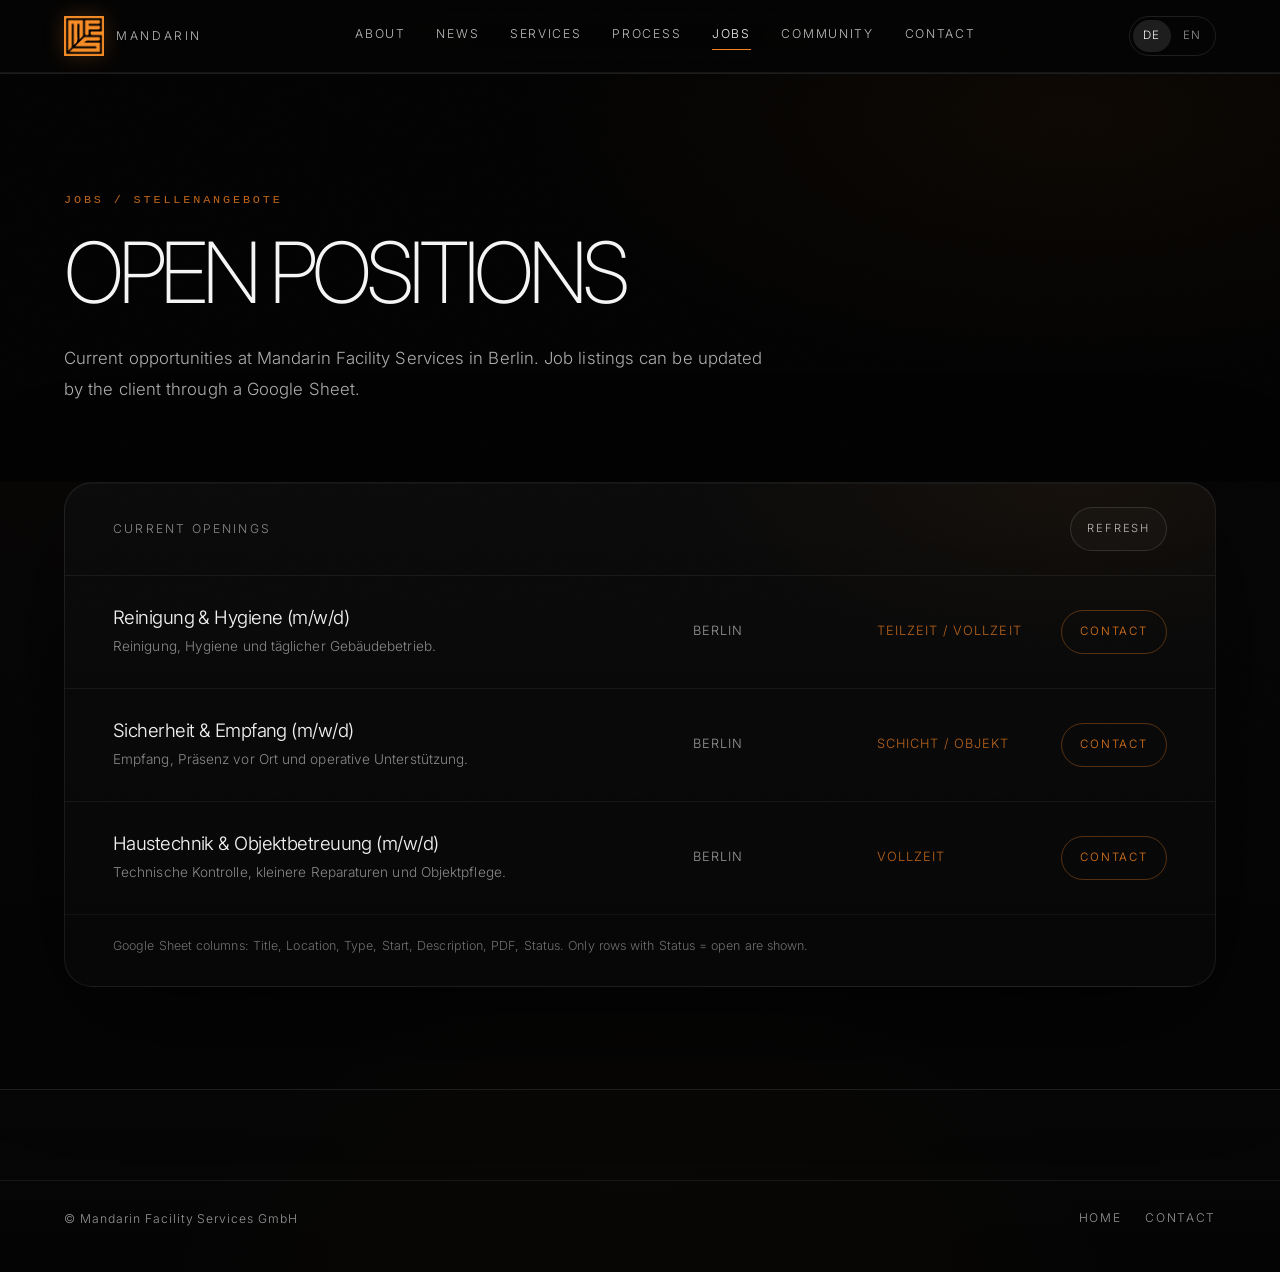
==== jobs.html @ 13d8c068 "Add files via upload" ====
<!DOCTYPE html>
<html lang="de">
<head>
<meta charset="UTF-8" />
<meta name="viewport" content="width=device-width, initial-scale=1.0" />
<title>Jobs — Mandarin Facility Services GmbH</title>
<meta name="description" content="Aktuelle Stellenangebote der Mandarin Facility Services GmbH in Berlin." />
<meta name="theme-color" content="#050505" />
<link rel="preconnect" href="https://fonts.googleapis.com" />
<link rel="preconnect" href="https://fonts.gstatic.com" crossorigin />
<link href="https://fonts.googleapis.com/css2?family=Inter:wght@200;300;400;500&display=swap" rel="stylesheet" />
<link rel="icon" type="image/png" href="[data-uri]">
<style>
/* ═══════════════════════════════════════════════════════════════
   Mandarin Facility Services — clean production stylesheet
   Consolidated from the prototype cascade: no repeated patch blocks.
   ═══════════════════════════════════════════════════════════════ */
:root{
  --bg:#050505;
  --bg-2:#080706;
  --surface:rgba(255,255,255,.028);
  --surface-strong:rgba(255,255,255,.052);
  --surface-soft:rgba(255,255,255,.018);
  --text:rgba(255,255,255,.96);
  --text-soft:rgba(255,255,255,.74);
  --text-muted:rgba(255,255,255,.52);
  --text-faint:rgba(255,255,255,.58);
  --line:rgba(255,255,255,.10);
  --line-soft:rgba(255,255,255,.065);
  --accent:#f58220;
  --accent-soft:rgba(245,130,32,.12);
  --accent-line:rgba(245,130,32,.38);
  --max:1560px;
  --pad-x:clamp(26px,5vw,88px);
  --sec:clamp(96px,9vw,140px);
  --nav-h:72px;
  --ease:cubic-bezier(.22,1,.36,1);
}

*,*::before,*::after{box-sizing:border-box;margin:0;padding:0}
html{scroll-behavior:smooth;background:var(--bg)}
body{
  min-width:320px;
  font-family:"Inter",system-ui,-apple-system,BlinkMacSystemFont,"Segoe UI",sans-serif;
  font-size:1.01rem;
  font-weight:300;
  line-height:1.9;
  letter-spacing:.005em;
  color:var(--text);
  background:
    radial-gradient(circle at 12% 18%,rgba(245,130,32,.026),transparent 25%),
    radial-gradient(circle at 86% 3%,rgba(245,130,32,.016),transparent 22%),
    radial-gradient(circle at 50% 112%,rgba(245,130,32,.022),transparent 34%),
    linear-gradient(180deg,#050505 0%,#070606 46%,#040404 100%);
  -webkit-font-smoothing:antialiased;
  text-rendering:optimizeLegibility;
  overflow-x:hidden;
}
body::after{
  content:"";
  position:fixed;
  inset:0;
  z-index:99;
  pointer-events:none;
  opacity:.014;
  background-image:url("data:image/svg+xml,%3Csvg viewBox='0 0 256 256' xmlns='http://www.w3.org/2000/svg'%3E%3Cfilter id='n'%3E%3CfeTurbulence type='fractalNoise' baseFrequency='.85' numOctaves='3' stitchTiles='stitch'/%3E%3C/filter%3E%3Crect width='100%25' height='100%25' filter='url(%23n)'/%3E%3C/svg%3E");
  background-size:180px 180px;
}
::selection{background:rgba(245,130,32,.22);color:#fff}
a{color:inherit;text-decoration:none}
button,input,textarea,select{font:inherit;color:inherit}
button{cursor:pointer}
img{display:block;max-width:100%}
:where(a,button,input,textarea,select):focus-visible{outline:2px solid rgba(245,130,32,.95);outline-offset:4px}
.hamburger:focus-visible{outline-offset:6px}


.wrap{width:min(100%,var(--max));margin:0 auto;padding-inline:var(--pad-x)}
.section{position:relative;padding-block:var(--sec);border-top:1px solid var(--line);overflow:hidden}
.section::before{
  content:"";
  position:absolute;
  inset:0;
  pointer-events:none;
  background:linear-gradient(180deg,rgba(255,255,255,.006),transparent 26%);
}
.section:nth-of-type(even)::after{
  content:"";
  position:absolute;
  right:-18vw;
  top:8%;
  width:46vw;
  height:46vw;
  pointer-events:none;
  background:radial-gradient(circle,rgba(245,130,32,.018),transparent 62%);
  filter:blur(42px);
}
.glow{
  position:fixed;
  left:-18vw;
  bottom:-24vw;
  width:54vw;
  height:54vw;
  border-radius:999px;
  background:radial-gradient(circle,rgba(245,130,32,.055),transparent 68%);
  filter:blur(90px);
  z-index:-1;
  pointer-events:none;
  animation:glowDrift 24s ease-in-out infinite alternate;
}
@keyframes glowDrift{to{transform:translate(4vw,-3vw) scale(1.08)}}

/* Header / logo — one consistent system */
.navbar{
  position:sticky;
  top:0;
  z-index:200;
  min-height:var(--nav-h);
  display:flex;
  align-items:center;
  background:rgba(5,5,5,.76);
  backdrop-filter:blur(26px) saturate(132%);
  -webkit-backdrop-filter:blur(26px) saturate(132%);
  border-bottom:1px solid rgba(255,255,255,.065);
}
.nav-inner{width:min(100%,var(--max));margin:0 auto;padding-inline:var(--pad-x);display:flex;align-items:center;justify-content:space-between;gap:24px;min-height:var(--nav-h)}
.brand{display:inline-flex;align-items:center;flex-shrink:0;color:var(--text)}
.brand-logo{gap:12px;height:44px;letter-spacing:0;text-transform:none}
.brand-logo img{width:40px;height:40px;object-fit:contain;filter:drop-shadow(0 0 10px rgba(245,130,32,.22));flex-shrink:0}
.brand-logo::after{content:"Mandarin";font-size:.75rem;font-weight:300;letter-spacing:.22em;text-transform:uppercase;color:rgba(255,255,255,.72);white-space:nowrap}
.brand-dot{display:none}
.nav-right{display:flex;align-items:center;gap:12px;flex-shrink:0}
.nav-links{display:flex;align-items:center;gap:clamp(18px,2.4vw,40px)}
.nav-links a{position:relative;padding-bottom:4px;font-size:.76rem;font-weight:300;letter-spacing:.14em;text-transform:uppercase;color:var(--text-soft);white-space:nowrap;transition:color .28s var(--ease)}
.nav-links a::after{content:"";position:absolute;left:0;right:0;bottom:0;height:1px;background:var(--accent);transform:scaleX(0);transform-origin:left;transition:transform .35s var(--ease)}
.nav-links a:hover,.nav-links a.active{color:var(--text)}
.nav-links a:hover::after,.nav-links a.active::after{transform:scaleX(1)}
.lang-switch{display:flex;gap:2px;padding:3px;border:1px solid var(--line);border-radius:999px}
.lang-btn{appearance:none;border:0;background:transparent;color:var(--text-faint);font-size:.72rem;letter-spacing:.14em;text-transform:uppercase;padding:5px 10px;border-radius:999px;transition:background .25s,color .25s}
.lang-btn.is-active{background:rgba(255,255,255,.1);color:var(--text)}
.hamburger{display:none;width:38px;height:38px;padding:5px;border:0;background:transparent;flex-direction:column;justify-content:center;gap:5px}
.hamburger span{display:block;height:1px;background:var(--text-soft);transition:transform .35s var(--ease),opacity .25s,width .35s var(--ease)}
.hamburger span:nth-child(1),.hamburger span:nth-child(3){width:24px}.hamburger span:nth-child(2){width:18px}
.hamburger.open span:nth-child(1){transform:translateY(6px) rotate(45deg)}.hamburger.open span:nth-child(2){opacity:0;transform:scaleX(0)}.hamburger.open span:nth-child(3){transform:translateY(-6px) rotate(-45deg)}
.mobile-menu{display:flex;flex-direction:column;position:fixed;visibility:hidden;inset:var(--nav-h) 0 0;z-index:199;padding:46px var(--pad-x) 40px;background:rgba(5,5,5,.97);backdrop-filter:blur(20px);-webkit-backdrop-filter:blur(20px);overflow-y:auto;opacity:0;transform:translateY(-8px);pointer-events:none;transition:opacity .3s var(--ease),transform .3s var(--ease),visibility .3s}
.mobile-menu.open{opacity:1;transform:translateY(0);pointer-events:auto;visibility:visible}
.mobile-menu a{display:block;padding:16px 0;border-bottom:1px solid var(--line-soft);font-size:1.35rem;font-weight:200;letter-spacing:-.02em;color:var(--text-soft);transition:color .25s,padding-left .25s var(--ease)}
.mobile-menu a:hover{color:var(--text);padding-left:6px}.mobile-lang{display:flex;gap:10px;margin-top:34px}.mobile-lang .lang-btn{border:1px solid var(--line);padding:8px 18px}.mobile-lang .lang-btn.is-active{border-color:var(--accent);color:var(--accent);background:var(--accent-soft)}

/* Hero */
.hero{position:relative;padding:clamp(92px,9vw,144px) 0 clamp(102px,9vw,148px);overflow:hidden}
.hero::before{content:"";position:absolute;right:-130px;top:-155px;width:520px;height:520px;border-radius:999px;background:radial-gradient(circle,rgba(245,130,32,.088),transparent 68%);filter:blur(54px);pointer-events:none}
.hero::after{content:"";position:absolute;left:-150px;bottom:-230px;width:460px;height:460px;border-radius:999px;background:radial-gradient(circle,rgba(245,130,32,.055),transparent 70%);filter:blur(64px);pointer-events:none}
.hero-grid{display:grid;grid-template-columns:minmax(0,1.18fr) minmax(380px,.4fr);gap:clamp(76px,9vw,160px);align-items:center}
.hero-label{display:flex;align-items:center;gap:14px;margin-bottom:32px;font-size:.74rem;letter-spacing:.24em;text-transform:uppercase;color:var(--text-faint)}
.hero-label::before{content:"";width:44px;height:1px;background:linear-gradient(90deg,var(--accent),transparent);flex-shrink:0}
.hero-title{max-width:1100px;font-size:clamp(3.5rem,6.8vw,6.8rem);font-weight:200;line-height:.9;letter-spacing:-.065em;text-transform:uppercase}
.hero-title .outline{display:block;margin-top:.22em;color:rgba(255,255,255,.035);-webkit-text-stroke:.55px rgba(255,255,255,.32);text-stroke:.55px rgba(255,255,255,.32);transition:color 1.15s cubic-bezier(.16,1,.3,1),-webkit-text-stroke-color 1.15s cubic-bezier(.16,1,.3,1)}
.hero-title:hover .outline,.hero-title .outline:hover{color:rgba(255,255,255,.16);-webkit-text-stroke-color:rgba(255,255,255,.46);text-stroke-color:rgba(255,255,255,.46)}
.hero-text{max-width:860px;margin-top:38px;color:var(--text-soft);font-size:1.08rem;line-height:1.95}
.hero-divider{position:relative;overflow:hidden;width:min(540px,100%);height:1px;margin-top:46px;background:linear-gradient(90deg,rgba(255,255,255,.12),rgba(245,130,32,.45) 60%,transparent)}
.hero-divider::after{content:"";position:absolute;inset:0;width:20%;background:linear-gradient(90deg,transparent,rgba(245,130,32,.78),transparent);animation:scan 8s ease-in-out infinite}
@keyframes scan{0%{transform:translateX(-200%)}50%,100%{transform:translateX(600%)}}
.hero-actions{display:flex;flex-wrap:wrap;gap:12px;margin-top:34px}
.hero-panel{padding:34px 0 34px 34px;border-left:1px solid rgba(245,130,32,.24);background:linear-gradient(180deg,rgba(255,255,255,.026),rgba(255,255,255,.01));box-shadow:inset 0 1px 0 rgba(255,255,255,.04),0 30px 80px rgba(0,0,0,.22);backdrop-filter:blur(10px);-webkit-backdrop-filter:blur(10px)}
.panel-label{margin-bottom:18px;font-size:.75rem;letter-spacing:.2em;text-transform:uppercase;color:var(--text-faint)}
.panel-title{max-width:440px;margin-bottom:26px;font-size:1.15rem;font-weight:300;line-height:1.68;letter-spacing:-.015em;color:rgba(255,255,255,.9)}
.panel-list{display:grid;gap:14px}.panel-list span{display:flex;gap:10px;font-size:.94rem;line-height:1.75;color:rgba(255,255,255,.78)}.panel-list span::before{content:"";width:4px;height:4px;margin-top:12px;border-radius:50%;background:var(--accent);flex-shrink:0}

/* Shared headings */
.sec-head{display:grid;grid-template-columns:110px 1fr;gap:16px;align-items:start;margin-bottom:clamp(52px,6vw,80px)}
.sec-index{padding-top:4px;font-size:.72rem;letter-spacing:.2em;text-transform:uppercase;color:var(--text-faint)}
.sec-title{max-width:820px;font-size:clamp(1.35rem,2.1vw,1.9rem);font-weight:300;line-height:1.24;letter-spacing:-.02em;color:rgba(255,255,255,.94)}

/* Buttons */
.btn-primary,.btn-ghost{display:inline-flex;align-items:center;justify-content:center;min-height:50px;padding:14px 28px;border:1px solid;font-size:.78rem;font-weight:300;letter-spacing:.18em;text-transform:uppercase;transition:background .3s var(--ease),border-color .3s,color .3s,transform .25s var(--ease),opacity .25s}
.btn-primary{border-color:rgba(245,130,32,.5);background:rgba(245,130,32,.06);color:var(--text)}
.btn-primary:hover{background:rgba(245,130,32,.12);border-color:rgba(245,130,32,.78);transform:translateY(-1px)}
.btn-ghost{border-color:rgba(255,255,255,.15);color:var(--text-soft);background:transparent}
.btn-ghost:hover{border-color:rgba(255,255,255,.32);color:var(--text);transform:translateY(-1px)}
a.btn-primary[href^="mailto:"],.jobs-compact-action .btn-primary{border:0;background:var(--accent);color:#050505;font-weight:500;white-space:nowrap}
a.btn-primary[href^="mailto:"]:hover,.jobs-compact-action .btn-primary:hover{background:var(--accent);color:#050505;opacity:.88}

/* Content sections */
.trust-strip{padding:52px 0;border-block:1px solid var(--line);background:linear-gradient(180deg,rgba(245,130,32,.018),rgba(255,255,255,.012))}
.trust-grid{display:grid;grid-template-columns:repeat(4,1fr);gap:32px}.trust-item{min-height:88px;padding-left:22px;border-left:1px solid var(--accent-line);display:flex;flex-direction:column;justify-content:center;transition:background .3s var(--ease),transform .3s var(--ease)}.trust-item:hover{background:rgba(255,255,255,.018);transform:translateY(-2px)}.trust-item span{display:block;margin-bottom:10px;font-size:.73rem;letter-spacing:.22em;text-transform:uppercase;color:var(--text-faint)}.trust-item p{font-size:.92rem;line-height:1.5;color:rgba(255,255,255,.86)}
.about-grid{display:grid;grid-template-columns:110px minmax(0,680px) minmax(0,1fr);gap:24px 64px;align-items:start}.about-copy p{max-width:640px;margin-bottom:32px;color:rgba(255,255,255,.78);font-size:1.05rem;line-height:2}.about-copy p:last-child{margin-bottom:0}.about-aside{padding-top:4px;font-size:.72rem;letter-spacing:.14em;text-transform:uppercase;color:rgba(255,255,255,.58);line-height:2.2}
.news-grid,.target-grid,.proof-grid{display:grid;gap:1px;background:var(--line);border:1px solid var(--line)}.news-grid{grid-template-columns:repeat(3,1fr)}.target-grid,.proof-grid{grid-template-columns:repeat(4,1fr)}
.news-card,.target-card,.card,.contact-info,.proof-item{background:linear-gradient(180deg,rgba(255,255,255,.03),rgba(255,255,255,.014));border:1px solid rgba(255,255,255,.045);backdrop-filter:blur(12px) saturate(115%);-webkit-backdrop-filter:blur(12px) saturate(115%)}
.news-card{display:flex;flex-direction:column;padding:44px 38px;transition:background .3s var(--ease)}.news-card:hover,.target-card:hover{background:rgba(255,255,255,.04)}.news-tag{margin-bottom:16px;font-size:.72rem;letter-spacing:.24em;text-transform:uppercase;color:var(--accent)}.news-card h3{margin-bottom:14px;font-size:clamp(1.05rem,1.6vw,1.3rem);font-weight:300;line-height:1.2;letter-spacing:-.02em}.news-card p{flex:1;font-size:.86rem;color:rgba(255,255,255,.72);line-height:1.75}.news-read{display:inline-flex;align-items:center;gap:8px;margin-top:22px;font-size:.73rem;letter-spacing:.18em;text-transform:uppercase;color:var(--text-faint);transition:color .25s}.news-read::after{content:"→";transition:transform .25s var(--ease)}.news-card:hover .news-read{color:var(--accent)}.news-card:hover .news-read::after{transform:translateX(4px)}
.services-table{border-top:1px solid var(--line)}.service-row{position:relative;display:grid;grid-template-columns:80px minmax(0,1fr) minmax(0,.55fr);gap:32px 52px;align-items:center;padding:42px 0;border-bottom:1px solid var(--line-soft);transition:background .3s var(--ease)}.service-row:hover{background:rgba(255,255,255,.016)}.service-row::before{content:"";position:absolute;left:0;top:14px;bottom:14px;width:1px;background:linear-gradient(to bottom,transparent,rgba(245,130,32,.32),transparent);opacity:.78}.service-num{font-size:.73rem;letter-spacing:.2em;text-transform:uppercase;color:var(--text-faint)}.service-content{display:grid;gap:6px}.service-meta{font-size:.72rem;letter-spacing:.22em;text-transform:uppercase;color:rgba(245,130,32,.75);line-height:1}.service-name{font-size:clamp(1.65rem,2.8vw,2.6rem);font-weight:200;line-height:.97;letter-spacing:-.045em;color:rgba(255,255,255,.94)}.service-desc{max-width:520px;font-size:.97rem;line-height:1.9;color:rgba(255,255,255,.76)}
.mobile-signature-section{display:none}.signature-card{position:relative;overflow:hidden;padding:28px 24px;border:1px solid rgba(255,255,255,.075);border-radius:26px;background:linear-gradient(145deg,rgba(255,255,255,.075),rgba(255,255,255,.024));box-shadow:0 24px 70px rgba(0,0,0,.34)}.signature-kicker{margin-bottom:10px;font-size:.64rem;letter-spacing:.22em;text-transform:uppercase;color:rgba(255,186,119,.82)}.signature-card h2{font-size:1.42rem;font-weight:300;line-height:1.05;letter-spacing:-.04em}.signature-card p{margin-top:14px;font-size:.9rem;line-height:1.58;color:var(--text-soft)}.signature-points{display:flex;flex-wrap:wrap;gap:8px;margin-top:18px}.signature-points span{padding:7px 10px;border:1px solid rgba(245,130,32,.24);border-radius:999px;background:rgba(245,130,32,.07);font-size:.68rem;letter-spacing:.13em;text-transform:uppercase;color:rgba(255,221,191,.8)}
.target-card{min-height:180px;padding:34px 28px;display:flex;flex-direction:column;justify-content:space-between;transition:background .3s var(--ease),transform .3s var(--ease)}.target-card:hover{transform:translateY(-2px)}.target-card span{font-size:.72rem;letter-spacing:.24em;text-transform:uppercase;color:var(--accent)}.target-card p{font-size:.9rem;line-height:1.5;color:rgba(255,255,255,.84)}.proof-grid{margin-top:32px}.proof-item{padding:30px 26px}.proof-item strong{display:block;margin-bottom:8px;font-size:.84rem;font-weight:400;color:var(--text)}.proof-item span{font-size:.76rem;line-height:1.6;color:var(--text-faint)}
.process-grid{display:grid;grid-template-columns:1fr 1fr;gap:clamp(36px,6vw,100px);align-items:start}.process-sticky{position:sticky;top:calc(var(--nav-h) + 32px)}.process-sticky .sec-index{margin-bottom:16px}.process-sticky h2{margin-bottom:22px;font-size:clamp(2rem,3.5vw,3.4rem);font-weight:200;line-height:.97;letter-spacing:-.05em}.process-sticky p{max-width:480px;font-size:.93rem;color:var(--text-soft)}.steps{border-top:1px solid var(--line)}.step{display:grid;grid-template-columns:90px 1fr;gap:20px;padding:40px 0;border-bottom:1px solid var(--line-soft)}.step-num{padding-top:4px;font-size:.73rem;letter-spacing:.18em;text-transform:uppercase;color:var(--text-faint)}.step h3{margin-bottom:8px;font-size:clamp(1rem,1.5vw,1.28rem);font-weight:300;letter-spacing:-.02em}.step p{font-size:.84rem;color:var(--text-soft)}
.social-grid{display:grid;grid-template-columns:110px 1fr 1fr;gap:20px 48px;align-items:start}.social-col h3{margin-bottom:20px;font-size:clamp(1.4rem,2.2vw,2rem);font-weight:200;line-height:1;letter-spacing:-.04em}.social-col p{max-width:480px;margin-bottom:16px;font-size:.88rem;line-height:1.78;color:var(--text-soft)}.bullet-list{display:grid;gap:8px;margin-top:8px}.bullet-list li{list-style:none;display:flex;gap:10px;font-size:.82rem;color:var(--text-soft)}.bullet-list li::before{content:"";width:4px;height:4px;margin-top:9px;border-radius:50%;background:var(--accent);flex-shrink:0}
.jobs-compact{position:relative;display:grid;grid-template-columns:minmax(260px,.66fr) minmax(300px,1.1fr) minmax(230px,.36fr);gap:clamp(34px,5vw,76px);align-items:start;padding:52px;border:1px solid rgba(255,255,255,.08);border-radius:2px;background:linear-gradient(135deg,rgba(245,130,32,.034),rgba(255,255,255,.015));overflow:hidden}.jobs-compact::before{content:"";position:absolute;inset:-1px auto -1px 0;width:1px;background:linear-gradient(to bottom,transparent,rgba(245,130,32,.62),transparent)}.jobs-compact-head h3{margin-bottom:12px;font-size:clamp(1.9rem,3vw,2.85rem);font-weight:200;line-height:1.02;letter-spacing:-.04em}.jobs-compact-head p{max-width:520px;color:rgba(255,255,255,.72);font-size:1.08rem;line-height:1.85}.jobs-compact-list{display:grid;border-top:1px solid rgba(255,255,255,.07)}.jobs-compact-row{display:grid;grid-template-columns:1fr auto;gap:20px;align-items:center;padding:22px 0;border-bottom:1px solid rgba(255,255,255,.06)}.jobs-compact-row span{font-size:1.08rem;font-weight:300;letter-spacing:-.01em;color:rgba(255,255,255,.92)}.jobs-compact-row em{font-style:normal;font-size:.8rem;letter-spacing:.06em;color:rgba(245,130,32,.75);white-space:nowrap}.jobs-compact-action{display:flex;flex-direction:column;gap:16px;align-items:flex-start;min-width:240px;padding-top:6px}.jobs-compact-action span{font-size:.78rem;line-height:1.5;color:rgba(255,255,255,.58)}
.card,.contact-info{padding:44px}.card h3,.contact-info h3{margin-bottom:12px;font-size:clamp(1.3rem,2vw,1.85rem);font-weight:200;line-height:1.1;letter-spacing:-.04em}.card>p{margin-bottom:28px;font-size:.86rem;line-height:1.72;color:var(--text-soft)}.contact-grid{display:grid;grid-template-columns:1fr 1fr;gap:clamp(34px,5vw,70px);align-items:stretch}.contact-info h3{margin-bottom:24px}.contact-info address{font-style:normal;font-size:.9rem;line-height:2;color:var(--text-soft)}.contact-info address a{color:var(--accent)}.contact-info address a:hover{opacity:.74}.info-block{margin-top:26px}.info-label{margin-bottom:8px;font-size:.72rem;letter-spacing:.22em;text-transform:uppercase;color:var(--text-faint)}
.form{display:grid;gap:14px}.field{display:grid;gap:6px}.field label{font-size:.72rem;letter-spacing:.18em;text-transform:uppercase;color:var(--text-faint)}.field input,.field textarea,.field select{width:100%;padding:13px 16px;border:1px solid rgba(255,255,255,.10);background:rgba(255,255,255,.03);outline:0;font-size:.94rem;color:var(--text);transition:border-color .25s var(--ease),background .25s}.field textarea{min-height:110px;resize:vertical}.field select{appearance:none;cursor:pointer}.field input:focus,.field textarea:focus,.field select:focus{border-color:rgba(245,130,32,1);background:rgba(255,255,255,.045);box-shadow:0 0 0 3px rgba(245,130,32,.18)}.form-actions{display:flex;align-items:center;gap:16px;flex-wrap:wrap;margin-top:4px}.form-note{font-size:.76rem;color:var(--text-faint)}
#impressum{}.nav-links a[href="#impressum"],.mobile-menu a[href="#impressum"]{display:none}.footer-bottom-links a[href="#impressum"]{display:inline-flex}.impressum-grid{display:grid;grid-template-columns:1fr 1fr;gap:clamp(36px,6vw,80px)}.impressum-block h3{margin-bottom:20px;font-size:.76rem;letter-spacing:.2em;text-transform:uppercase;color:var(--accent)}.impressum-block p{font-size:.9rem;line-height:1.9;color:var(--text-soft)}.impressum-block p+p{margin-top:12px}
.footer{padding:clamp(70px,7vw,98px) 0 42px;border-top:1px solid var(--line);background:linear-gradient(180deg,rgba(255,255,255,.008),transparent)}.footer-grid{display:grid;grid-template-columns:160px minmax(0,1fr) minmax(280px,.42fr);gap:clamp(34px,5vw,80px);align-items:start;margin-bottom:48px}.footer-brand{padding-top:0;font-size:.76rem;letter-spacing:.26em;text-transform:uppercase;color:var(--text-faint)}.footer-logo{display:inline-flex;align-items:center;gap:12px;width:auto}.footer-logo img{width:40px;height:40px;object-fit:contain;filter:drop-shadow(0 0 10px rgba(245,130,32,.22))}.footer-logo::after{content:"Mandarin";font-size:.75rem;font-weight:300;letter-spacing:.22em;text-transform:uppercase;color:rgba(255,255,255,.72);white-space:nowrap}.footer-brand-dot{display:none}.footer-legal{max-width:680px;font-size:.82rem;line-height:1.9;color:var(--text-soft)}.footer-legal strong{display:block;margin-bottom:6px;font-size:.86rem;font-weight:400;color:rgba(255,255,255,.9)}.footer-right{display:flex;flex-direction:column;align-items:stretch;gap:14px}.footer-right .btn-ghost{width:100%}.footer-note{font-size:.7rem;color:rgba(255,255,255,.58)}.footer-bottom{display:flex;align-items:center;justify-content:space-between;flex-wrap:wrap;gap:12px;padding-top:26px;border-top:1px solid var(--line-soft)}.footer-bottom p{font-size:.76rem;letter-spacing:.08em;color:var(--text-faint)}.footer-bottom-links{display:flex;gap:24px}.footer-bottom-links a{font-size:.75rem;letter-spacing:.14em;text-transform:uppercase;color:var(--text-faint);transition:color .25s}.footer-bottom-links a:hover{color:var(--text-soft)}
#scroll-bar{position:fixed;top:var(--nav-h);left:0;z-index:300;width:0;height:1px;background:var(--accent);box-shadow:0 0 8px rgba(245,130,32,.5);transition:width .1s linear}#back-to-top{position:fixed;right:28px;bottom:28px;z-index:150;width:42px;height:42px;border:1px solid var(--line);background:rgba(5,5,5,.88);backdrop-filter:blur(12px);-webkit-backdrop-filter:blur(12px);display:flex;align-items:center;justify-content:center;color:var(--text-faint);font-size:1rem;opacity:0;transform:translateY(8px);transition:opacity .35s var(--ease),transform .35s var(--ease),border-color .25s,color .25s}#back-to-top.visible{opacity:1;transform:translateY(0)}#back-to-top:hover{border-color:rgba(245,130,32,.4);color:var(--accent)}
.reveal{opacity:0;transform:translateY(22px);transition:opacity .85s var(--ease),transform .85s var(--ease);will-change:opacity,transform}.reveal.visible{opacity:1;transform:translateY(0)}.reveal-d1{transition-delay:.08s}.reveal-d2{transition-delay:.16s}.reveal-d3{transition-delay:.24s}noscript .reveal{opacity:1;transform:none}

/* Responsive */
@media (max-width:1100px){.hero-grid{grid-template-columns:1fr;gap:48px}.hero-panel{max-width:640px;margin-top:8px}.about-grid{grid-template-columns:110px 1fr}.about-aside{display:none}.process-grid{grid-template-columns:1fr;gap:48px}.process-sticky{position:static}.social-grid{grid-template-columns:110px 1fr}.footer-grid{grid-template-columns:1fr;gap:16px}.footer-right{max-width:340px}.impressum-grid{grid-template-columns:1fr}.service-row{grid-template-columns:64px 1fr;gap:12px 24px}.service-desc{grid-column:2/-1}.jobs-compact{grid-template-columns:1fr}.jobs-compact-action{max-width:340px}}
@media (max-width:820px){:root{--sec:76px;--nav-h:68px}.wrap{width:min(100% - 34px,var(--max));padding-inline:0}.nav-links,.lang-switch{display:none}.hamburger{display:flex}.mobile-menu{display:flex}.brand-logo{height:40px}.brand-logo img{width:36px;height:36px}.brand-logo::after{font-size:.68rem;letter-spacing:.18em}.hero{padding:78px 0 70px}.hero::before{right:-190px;top:-165px;opacity:.72;background:radial-gradient(circle,rgba(245,130,32,.20),transparent 66%);filter:blur(58px)}.hero::after{opacity:.34}.hero-grid{gap:30px}.hero-label{margin-bottom:18px;font-size:.68rem;letter-spacing:.2em;color:rgba(255,202,151,.78)}.hero-title{max-width:10.5ch;font-size:clamp(3.05rem,15.5vw,5.7rem);line-height:.84;letter-spacing:-.075em;text-wrap:balance}.hero-title .outline{margin-top:.1em;font-size:.72em;letter-spacing:-.055em}.hero-text{max-width:34rem;margin-top:24px;font-size:1.02rem;line-height:1.7;color:rgba(245,239,232,.78)}.hero-divider{margin-top:28px}.hero-actions{gap:12px}.btn-primary,.btn-ghost{width:100%;min-height:52px;border-radius:999px;font-size:.78rem;letter-spacing:.15em}.hero-panel{padding:22px;border-left:0;border-radius:24px;background:linear-gradient(145deg,rgba(255,255,255,.088),rgba(255,255,255,.034));box-shadow:0 24px 64px rgba(0,0,0,.38),inset 0 1px 0 rgba(255,255,255,.08);backdrop-filter:blur(10px);-webkit-backdrop-filter:blur(10px)}.panel-title{font-size:1.08rem;line-height:1.38}.panel-list{gap:2px}.panel-list span{padding:10px 0;font-size:.84rem}.trust-grid{grid-template-columns:1fr 1fr;gap:10px}.trust-item{min-height:auto;padding:14px 12px;border:1px solid rgba(255,255,255,.075);border-radius:18px;background:rgba(255,255,255,.026)}.trust-item span{font-size:.65rem}.trust-item p{font-size:.78rem;line-height:1.25}.news-grid{grid-template-columns:1fr}.target-grid,.proof-grid{grid-template-columns:1fr 1fr}.jobs-grid,.contact-grid{grid-template-columns:1fr}.news-card,.target-card,.proof-item,.jobs-compact,.contact-info,.card{backdrop-filter:none;-webkit-backdrop-filter:none}.mobile-signature-section{display:block;padding:0 0 70px;background:transparent}.footer-right{max-width:none}}
@media (max-width:680px){:root{--sec:70px}.section{padding-block:70px}.sec-head{grid-template-columns:1fr;gap:8px;margin-bottom:42px}.sec-index{font-size:.66rem}.sec-title{font-size:1.28rem;line-height:1.32}.brand-logo::after{display:none}.mobile-menu a{font-size:1.22rem}.about-grid,.social-grid,.service-row{grid-template-columns:1fr}.social-grid>div:first-child{display:none}.service-row{gap:8px;padding:28px 0}.service-num{display:none}.service-desc{grid-column:auto}.service-name{font-size:clamp(1.48rem,9vw,2.1rem)}.target-grid,.proof-grid{grid-template-columns:1fr}.trust-strip{padding:38px 0}.news-card,.target-card,.card,.contact-info,.proof-item{padding:28px 22px}.process-sticky h2{font-size:2.2rem}.step{grid-template-columns:1fr;gap:8px;padding:28px 0}.jobs-compact{padding:28px 20px;gap:26px;border-radius:18px}.jobs-compact-head h3{font-size:2rem}.jobs-compact-head p{font-size:1rem;line-height:1.7}.jobs-compact-row{grid-template-columns:1fr;gap:4px;padding:18px 0}.jobs-compact-row span{font-size:1.02rem}.jobs-compact-row em{font-size:.78rem}.jobs-compact-action{max-width:none;align-items:stretch}.contact-grid{gap:24px}.form-actions{display:grid}.footer{padding-top:64px}.footer-grid{grid-template-columns:1fr;gap:28px}.footer-logo img{width:36px;height:36px}.footer-logo::after{font-size:.68rem;letter-spacing:.18em}.footer-bottom{flex-direction:column;align-items:flex-start;gap:8px}.footer-bottom-links{flex-wrap:wrap;gap:14px 22px}#back-to-top{right:18px;bottom:18px;width:40px;height:40px}body::after{display:none}}
@media (prefers-reduced-motion:reduce){*,*::before,*::after{animation:none!important;transition:none!important;scroll-behavior:auto!important}.reveal{opacity:1;transform:none}}
</style>
<style id="mandarin-jobs-page">
.jobs-page-hero{padding:clamp(92px,9vw,150px) 0 clamp(56px,6vw,92px);border-top:1px solid var(--line);background:radial-gradient(760px 360px at 84% 10%,rgba(245,130,32,.045),transparent 74%),#030303}
.jobs-page-label{display:block;margin-bottom:22px;color:rgba(245,130,32,.78);font-family:ui-monospace,SFMono-Regular,Menlo,monospace;font-size:.74rem;letter-spacing:.24em;text-transform:uppercase}
.jobs-page-title{max-width:980px;font-size:clamp(3rem,6.6vw,7rem);font-weight:200;line-height:.92;letter-spacing:-.07em;text-transform:uppercase}
.jobs-page-sub{max-width:720px;margin-top:32px;color:rgba(255,255,255,.68);font-size:1.05rem;line-height:1.85}
.jobs-page-panel{margin-bottom:clamp(80px,8vw,130px);border:1px solid rgba(255,255,255,.075);border-radius:28px;background:radial-gradient(540px 240px at 88% 0%,rgba(245,130,32,.045),transparent 72%),linear-gradient(180deg,rgba(255,255,255,.024),rgba(255,255,255,.007)),#050505;box-shadow:0 34px 120px rgba(0,0,0,.62),inset 0 1px 0 rgba(255,255,255,.04);overflow:hidden}
.jobs-page-toolbar{display:flex;justify-content:space-between;align-items:center;gap:20px;padding:24px clamp(24px,4vw,48px);border-bottom:1px solid rgba(255,255,255,.065)}
.jobs-page-toolbar span{color:rgba(255,255,255,.52);font-size:.76rem;letter-spacing:.18em;text-transform:uppercase}
.jobs-refresh{min-height:40px;padding:10px 16px;border:1px solid rgba(255,255,255,.12);border-radius:999px;background:rgba(255,255,255,.025);color:rgba(255,255,255,.72);font-size:.7rem;letter-spacing:.16em;text-transform:uppercase}
.jobs-list{display:grid}
.jobs-row{display:grid;grid-template-columns:minmax(0,1fr) 160px 160px auto;gap:24px;align-items:center;padding:30px clamp(24px,4vw,48px);border-bottom:1px solid rgba(255,255,255,.055);transition:background .35s var(--ease),border-color .35s var(--ease)}
.jobs-row:last-child{border-bottom:0}.jobs-row:hover{background:rgba(255,255,255,.014);border-color:rgba(245,130,32,.14)}
.jobs-title{display:flex;flex-direction:column;gap:8px}.jobs-title strong{color:rgba(255,255,255,.94);font-size:clamp(1.1rem,1.45vw,1.45rem);font-weight:330;letter-spacing:-.03em;line-height:1.2}.jobs-title span{color:rgba(255,255,255,.52);font-size:.85rem;line-height:1.6}
.jobs-meta{color:rgba(255,255,255,.58);font-size:.8rem;letter-spacing:.08em;text-transform:uppercase}.jobs-type{color:rgba(245,130,32,.75)}
.jobs-apply{display:inline-flex;justify-content:center;align-items:center;min-height:42px;padding:10px 18px;border:1px solid rgba(245,130,32,.32);border-radius:999px;color:rgba(245,130,32,.92);font-size:.72rem;letter-spacing:.16em;text-transform:uppercase;white-space:nowrap}
.jobs-empty,.jobs-error{padding:42px clamp(24px,4vw,48px);color:rgba(255,255,255,.58);font-size:.95rem;line-height:1.8}.jobs-error{color:rgba(255,190,150,.82)}
.jobs-note{padding:20px clamp(24px,4vw,48px) 30px;border-top:1px solid rgba(255,255,255,.045);color:rgba(255,255,255,.42);font-size:.78rem;line-height:1.7}
@media(max-width:900px){.jobs-row{grid-template-columns:1fr 1fr}.jobs-apply{justify-self:start}}
@media(max-width:620px){.jobs-page-title{font-size:clamp(3rem,16vw,5.4rem)}.jobs-page-panel{border-radius:22px}.jobs-page-toolbar{align-items:flex-start;flex-direction:column}.jobs-row{grid-template-columns:1fr;gap:10px;padding:26px 22px}.jobs-note{padding:18px 22px 26px}}
</style>
</head>
<body>
<div class="glow"></div>
<header class="navbar">
  <div class="nav-inner">
    <a class="brand brand-logo" href="mandarin_home_jobs_button.html" aria-label="Mandarin homepage"><img src="[data-uri]" alt="Mandarin logo" /></a>
    <nav class="nav-links" aria-label="Main navigation">
      <a href="mandarin_home_jobs_button.html#about">About</a>
      <a href="mandarin_home_jobs_button.html#news">News</a>
      <a href="mandarin_home_jobs_button.html#services">Services</a>
      <a href="mandarin_home_jobs_button.html#process">Process</a>
      <a href="jobs.html" class="active">Jobs</a>
      <a href="mandarin_home_jobs_button.html#community">Community</a>
      <a href="mandarin_home_jobs_button.html#contact">Contact</a>
    </nav>
    <div class="nav-right"><div class="lang-switch"><button class="lang-btn is-active">DE</button><button class="lang-btn">EN</button></div></div>
  </div>
</header>
<main>
<section class="jobs-page-hero">
  <div class="wrap">
    <span class="jobs-page-label">Jobs / Stellenangebote</span>
    <h1 class="jobs-page-title">Open positions</h1>
    <p class="jobs-page-sub">Current opportunities at Mandarin Facility Services in Berlin. Job listings can be updated by the client through a Google Sheet.</p>
  </div>
</section>
<section class="wrap">
  <div class="jobs-page-panel">
    <div class="jobs-page-toolbar"><span>Current openings</span><button class="jobs-refresh" type="button" data-jobs-refresh>Refresh</button></div>
    <div class="jobs-list" id="jobs-list" aria-live="polite"><div class="jobs-empty">Loading current positions…</div></div>
    <p class="jobs-note">Google Sheet columns: Title, Location, Type, Start, Description, PDF, Status. Only rows with Status = open are shown.</p>
  </div>
</section>
</main>
<footer class="footer"><div class="wrap footer-bottom"><p>© Mandarin Facility Services GmbH</p><div class="footer-bottom-links"><a href="mandarin_home_jobs_button.html">Home</a><a href="mandarin_home_jobs_button.html#contact">Contact</a></div></div></footer>
<script id="mandarin-google-sheets-jobs-js">
(function(){
  const SHEET_CSV_URL = "PASTE_GOOGLE_SHEET_CSV_URL_HERE";
  const list = document.querySelector("#jobs-list");
  const refreshBtn = document.querySelector("[data-jobs-refresh]");
  if(!list) return;
  const fallbackJobs = [
    {Title:"Reinigung & Hygiene (m/w/d)", Location:"Berlin", Type:"Teilzeit / Vollzeit", Description:"Reinigung, Hygiene und täglicher Gebäudebetrieb.", PDF:"#", Status:"open"},
    {Title:"Sicherheit & Empfang (m/w/d)", Location:"Berlin", Type:"Schicht / Objekt", Description:"Empfang, Präsenz vor Ort und operative Unterstützung.", PDF:"#", Status:"open"},
    {Title:"Haustechnik & Objektbetreuung (m/w/d)", Location:"Berlin", Type:"Vollzeit", Description:"Technische Kontrolle, kleinere Reparaturen und Objektpflege.", PDF:"#", Status:"open"}
  ];
  function parseCSV(text){
    const rows=[]; let row=[]; let value=""; let q=false;
    for(let i=0;i<text.length;i++){const c=text[i],n=text[i+1]; if(c=='"'&&q&&n=='"'){value+='"';i++;} else if(c=='"'){q=!q;} else if(c==","&&!q){row.push(value.trim());value="";} else if((c=="\n"||c=="\r")&&!q){if(value||row.length){row.push(value.trim());rows.push(row);row=[];value="";} if(c=="\r"&&n=="\n")i++;} else value+=c;}
    if(value||row.length){row.push(value.trim());rows.push(row);}
    const headers=rows.shift()||[]; return rows.filter(r=>r.some(Boolean)).map(r=>{const o={};headers.forEach((h,i)=>o[h.trim()]=(r[i]||"").trim());return o;});
  }
  function esc(s){return String(s||"").replace(/[&<>"']/g,c=>({"&":"&amp;","<":"&lt;",">":"&gt;",'"':"&quot;","'":"&#039;"}[c]));}
  function renderJobs(jobs){
    const open=jobs.filter(j=>["open","active","yes"].includes(String(j.Status||"open").toLowerCase()));
    if(!open.length){list.innerHTML='<div class="jobs-empty">No open positions at the moment.</div>';return;}
    list.innerHTML=open.map(j=>{const title=esc(j.Title||"Open position"),loc=esc(j.Location||"Berlin"),type=esc(j.Type||""),desc=esc(j.Description||""),pdf=esc(j.PDF||"#"),hasPDF=pdf&&pdf!="#";return `<article class="jobs-row"><div class="jobs-title"><strong>${title}</strong>${desc?`<span>${desc}</span>`:""}</div><div class="jobs-meta">${loc}</div><div class="jobs-meta jobs-type">${type}</div><a class="jobs-apply" href="${hasPDF?pdf:'mandarin_home_jobs_button.html#contact'}" ${hasPDF?'target="_blank" rel="noopener"':""}>${hasPDF?"View PDF":"Contact"}</a></article>`}).join("");
  }
  async function loadJobs(){
    list.innerHTML='<div class="jobs-empty">Loading current positions…</div>';
    if(SHEET_CSV_URL.includes("PASTE_")){renderJobs(fallbackJobs);return;}
    try{const res=await fetch(SHEET_CSV_URL,{cache:"no-store"});if(!res.ok)throw new Error("Could not load jobs");renderJobs(parseCSV(await res.text()));}
    catch(e){console.error(e);list.innerHTML='<div class="jobs-error">Jobs could not be loaded right now. Showing example structure.</div>';setTimeout(()=>renderJobs(fallbackJobs),700);}
  }
  if(refreshBtn) refreshBtn.addEventListener("click",loadJobs);
  loadJobs();
})();
</script>
</body>
</html>
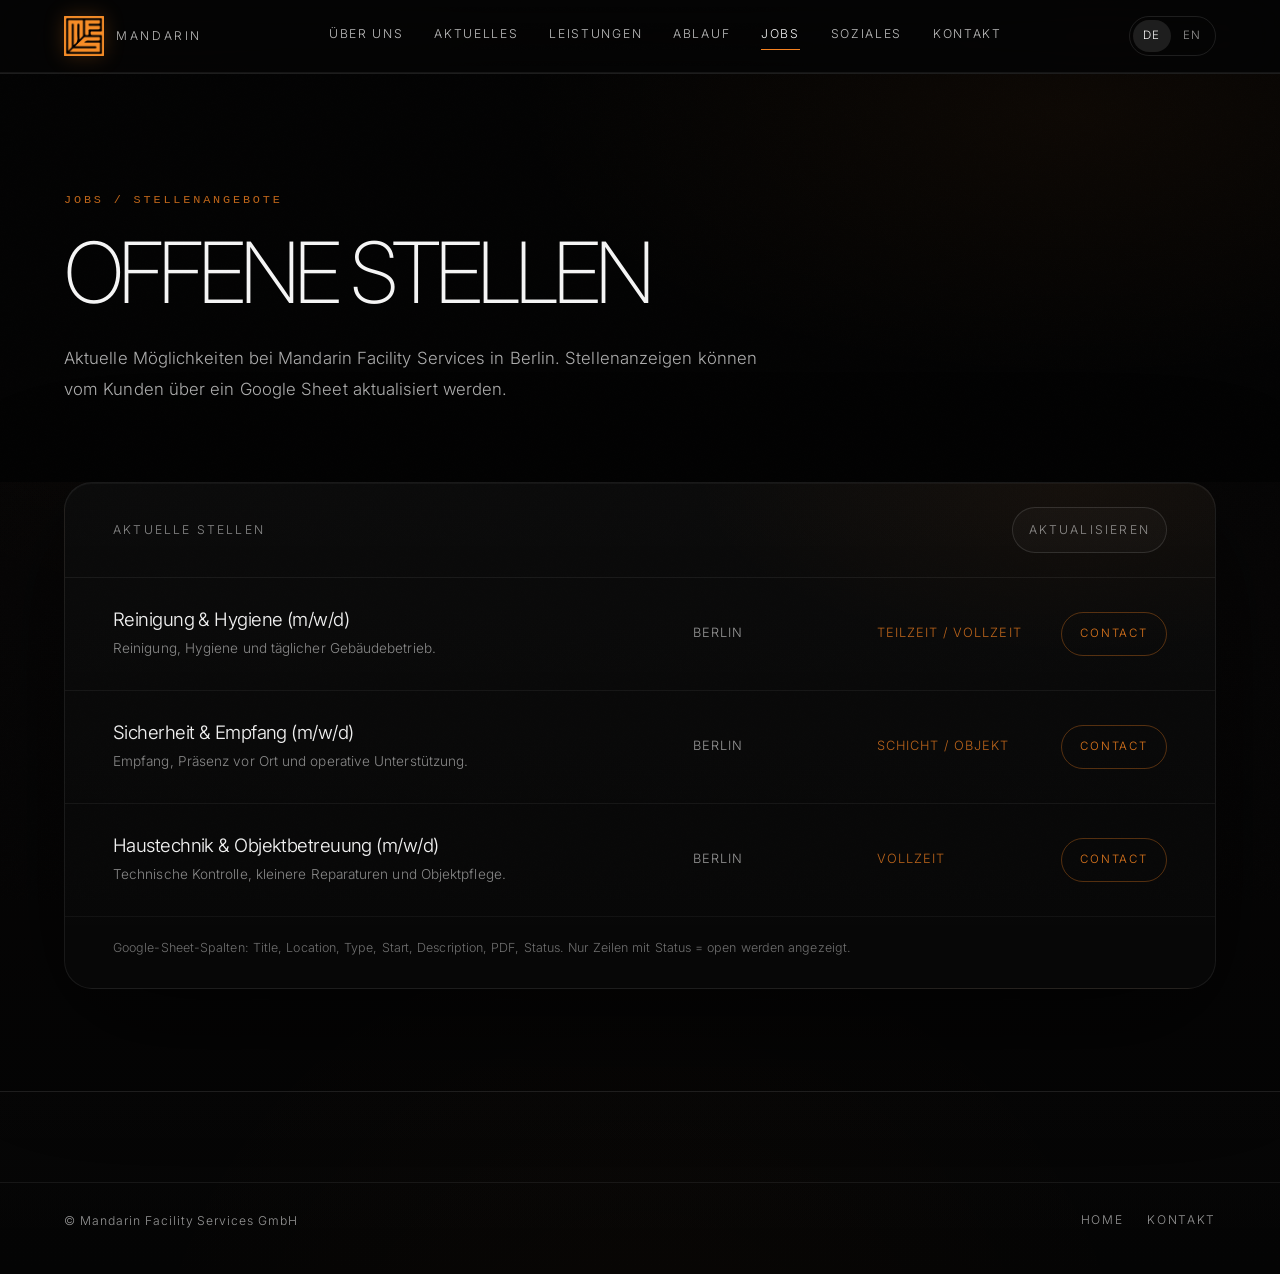
==== commit 2709f98d: "Update jobs.html" ====
--- a/jobs.html
+++ b/jobs.html
@@ -227,6 +227,12 @@
 @media(max-width:900px){.jobs-row{grid-template-columns:1fr 1fr}.jobs-apply{justify-self:start}}
 @media(max-width:620px){.jobs-page-title{font-size:clamp(3rem,16vw,5.4rem)}.jobs-page-panel{border-radius:22px}.jobs-page-toolbar{align-items:flex-start;flex-direction:column}.jobs-row{grid-template-columns:1fr;gap:10px;padding:26px 22px}.jobs-note{padding:18px 22px 26px}}
 </style>
+<style id="mandarin-mobile-language-fix">
+.mobile-lang{display:flex!important;gap:10px!important;margin-top:34px!important}
+.mobile-lang .lang-btn,.lang-switch .lang-btn{pointer-events:auto!important}
+.lang-btn.is-active{background:rgba(255,255,255,.1)!important;color:rgba(255,255,255,.96)!important}
+</style>
+
 </head>
 <body>
 <div class="glow"></div>
@@ -234,34 +240,34 @@
   <div class="nav-inner">
     <a class="brand brand-logo" href="mandarin_home_jobs_button.html" aria-label="Mandarin homepage"><img src="[data-uri]" alt="Mandarin logo" /></a>
     <nav class="nav-links" aria-label="Main navigation">
-      <a href="mandarin_home_jobs_button.html#about">About</a>
-      <a href="mandarin_home_jobs_button.html#news">News</a>
-      <a href="mandarin_home_jobs_button.html#services">Services</a>
-      <a href="mandarin_home_jobs_button.html#process">Process</a>
-      <a href="jobs.html" class="active">Jobs</a>
-      <a href="mandarin_home_jobs_button.html#community">Community</a>
-      <a href="mandarin_home_jobs_button.html#contact">Contact</a>
+      <a href="mandarin_home_jobs_button.html#about"><span data-i18n="nav.about">About</span></a>
+      <a href="mandarin_home_jobs_button.html#news"><span data-i18n="nav.news">News</span></a>
+      <a href="mandarin_home_jobs_button.html#services"><span data-i18n="nav.services">Services</span></a>
+      <a href="mandarin_home_jobs_button.html#process"><span data-i18n="nav.process">Process</span></a>
+      <a href="jobs.html" class="active"><span data-i18n="nav.jobs">Jobs</span></a>
+      <a href="mandarin_home_jobs_button.html#community"><span data-i18n="nav.community">Community</span></a>
+      <a href="mandarin_home_jobs_button.html#contact"><span data-i18n="nav.contact">Contact</span></a>
     </nav>
-    <div class="nav-right"><div class="lang-switch"><button class="lang-btn is-active">DE</button><button class="lang-btn">EN</button></div></div>
+    <div class="nav-right"><div class="lang-switch"><button class="lang-btn is-active" data-lang="de">DE</button><button class="lang-btn" data-lang="en">EN</button></div></div>
   </div>
 </header>
 <main>
 <section class="jobs-page-hero">
   <div class="wrap">
-    <span class="jobs-page-label">Jobs / Stellenangebote</span>
-    <h1 class="jobs-page-title">Open positions</h1>
-    <p class="jobs-page-sub">Current opportunities at Mandarin Facility Services in Berlin. Job listings can be updated by the client through a Google Sheet.</p>
+    <span class="jobs-page-label"><span data-i18n="jobs.page.label">Jobs / Stellenangebote</span></span>
+    <h1 class="jobs-page-title"><span data-i18n="jobs.page.title">Open positions</span></h1>
+    <p class="jobs-page-sub"><span data-i18n="jobs.page.sub">Current opportunities at Mandarin Facility Services in Berlin. Job listings can be updated by the client through a Google Sheet.</span></p>
   </div>
 </section>
 <section class="wrap">
   <div class="jobs-page-panel">
-    <div class="jobs-page-toolbar"><span>Current openings</span><button class="jobs-refresh" type="button" data-jobs-refresh>Refresh</button></div>
+    <div class="jobs-page-toolbar"><span><span data-i18n="jobs.page.current">Current openings</span></span><button class="jobs-refresh" type="button" data-jobs-refresh><span data-i18n="jobs.page.refresh">Refresh</span></button></div>
     <div class="jobs-list" id="jobs-list" aria-live="polite"><div class="jobs-empty">Loading current positions…</div></div>
-    <p class="jobs-note">Google Sheet columns: Title, Location, Type, Start, Description, PDF, Status. Only rows with Status = open are shown.</p>
+    <p class="jobs-note"><span data-i18n="jobs.page.note">Google Sheet columns: Title, Location, Type, Start, Description, PDF, Status. Only rows with Status = open are shown.</span></p>
   </div>
 </section>
 </main>
-<footer class="footer"><div class="wrap footer-bottom"><p>© Mandarin Facility Services GmbH</p><div class="footer-bottom-links"><a href="mandarin_home_jobs_button.html">Home</a><a href="mandarin_home_jobs_button.html#contact">Contact</a></div></div></footer>
+<footer class="footer"><div class="wrap footer-bottom"><p>© Mandarin Facility Services GmbH</p><div class="footer-bottom-links"><a href="mandarin_home_jobs_button.html">Home</a><a href="mandarin_home_jobs_button.html#contact"><span data-i18n="nav.contact">Contact</span></a></div></div></footer>
 <script id="mandarin-google-sheets-jobs-js">
 (function(){
   const SHEET_CSV_URL = "PASTE_GOOGLE_SHEET_CSV_URL_HERE";
@@ -295,5 +301,33 @@
   loadJobs();
 })();
 </script>
+<script id="mandarin-language-switch-fix">
+(function(){
+  const dict={
+    de:{"nav.about":"Über uns","nav.news":"Aktuelles","nav.services":"Leistungen","nav.process":"Ablauf","nav.jobs":"Jobs","nav.community":"Soziales","nav.contact":"Kontakt","jobs.teaser.title":"Offene Stellen bei Mandarin.","jobs.teaser.copy":"Reinigung, Sicherheit, technische Unterstützung, Objektpflege und Verwaltung in Berlin. Aktuelle Stellen können über ein einfaches Google Sheet gepflegt werden.","jobs.teaser.button":"Alle Stellen ansehen","jobs.page.label":"Jobs / Stellenangebote","jobs.page.title":"Offene Stellen","jobs.page.sub":"Aktuelle Möglichkeiten bei Mandarin Facility Services in Berlin. Stellenanzeigen können vom Kunden über ein Google Sheet aktualisiert werden.","jobs.page.current":"Aktuelle Stellen","jobs.page.refresh":"Aktualisieren","jobs.page.note":"Google-Sheet-Spalten: Title, Location, Type, Start, Description, PDF, Status. Nur Zeilen mit Status = open werden angezeigt."},
+    en:{"nav.about":"About","nav.news":"News","nav.services":"Services","nav.process":"Process","nav.jobs":"Jobs","nav.community":"Community","nav.contact":"Contact","jobs.teaser.title":"Open positions at Mandarin.","jobs.teaser.copy":"Cleaning, security, technical support, property care and administration roles for Berlin. Current openings are managed from a simple Google Sheet.","jobs.teaser.button":"View all positions","jobs.page.label":"Jobs / Open positions","jobs.page.title":"Open positions","jobs.page.sub":"Current opportunities at Mandarin Facility Services in Berlin. Job listings can be updated by the client through a Google Sheet.","jobs.page.current":"Current openings","jobs.page.refresh":"Refresh","jobs.page.note":"Google Sheet columns: Title, Location, Type, Start, Description, PDF, Status. Only rows with Status = open are shown."}
+  };
+  function setLang(lang){
+    if(!dict[lang]) return;
+    document.documentElement.lang=lang;
+    document.querySelectorAll("[data-i18n]").forEach(el=>{const k=el.dataset.i18n;if(dict[lang][k]) el.textContent=dict[lang][k];});
+    document.querySelectorAll(".lang-btn").forEach(btn=>{
+      const b=(btn.dataset.lang||btn.textContent||"").trim().toLowerCase();
+      const active=b===lang; btn.classList.toggle("is-active",active); btn.setAttribute("aria-pressed",active?"true":"false");
+    });
+    localStorage.setItem("mandarin-lang",lang);
+  }
+  document.querySelectorAll(".lang-btn").forEach(btn=>{
+    const lang=(btn.dataset.lang||btn.textContent||"").trim().toLowerCase();
+    if(lang==="de"||lang==="en"){
+      btn.dataset.lang=lang; btn.type="button";
+      btn.addEventListener("click",e=>{e.preventDefault(); setLang(lang);});
+    }
+  });
+  const saved=localStorage.getItem("mandarin-lang");
+  setLang(saved==="en"?"en":"de");
+})();
+</script>
+
 </body>
 </html>
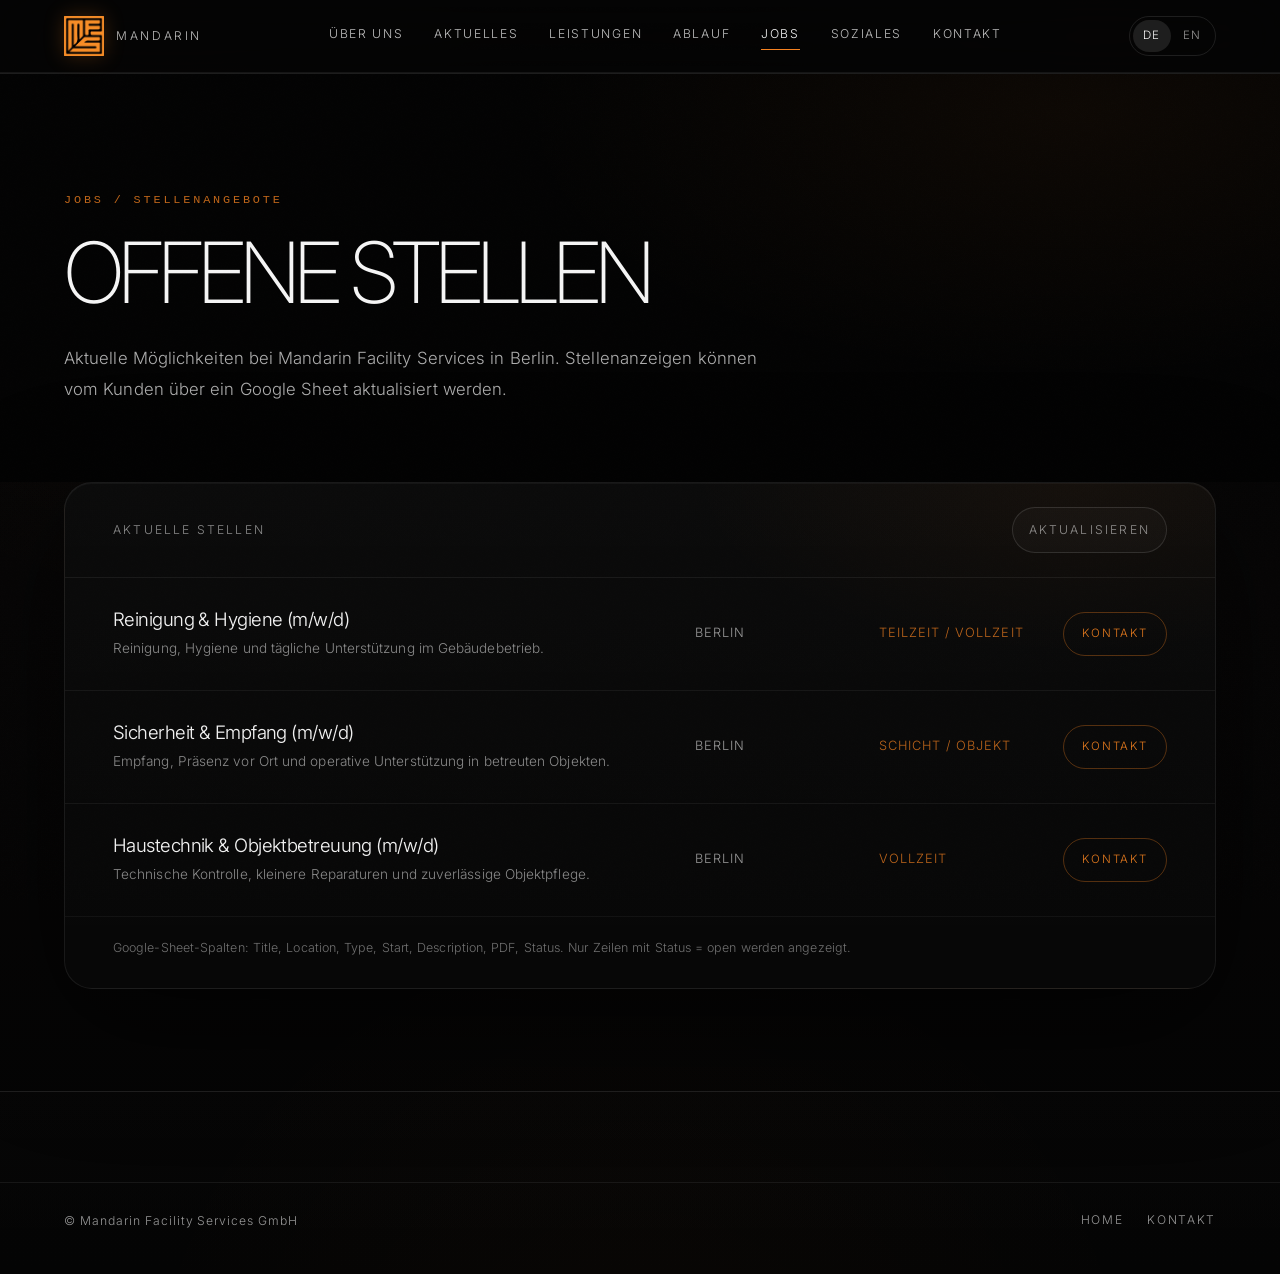
==== commit 04781055: "Update jobs.html" ====
--- a/jobs.html
+++ b/jobs.html
@@ -9,7 +9,7 @@
 <link rel="preconnect" href="https://fonts.googleapis.com" />
 <link rel="preconnect" href="https://fonts.gstatic.com" crossorigin />
 <link href="https://fonts.googleapis.com/css2?family=Inter:wght@200;300;400;500&display=swap" rel="stylesheet" />
-<link rel="icon" type="image/png" href="[data-uri]">
+<link rel="icon" type="image/png" href="mandarin_favicon.png" />
 <style>
 /* ═══════════════════════════════════════════════════════════════
    Mandarin Facility Services — clean production stylesheet
@@ -238,15 +238,15 @@
 <div class="glow"></div>
 <header class="navbar">
   <div class="nav-inner">
-    <a class="brand brand-logo" href="mandarin_home_jobs_button.html" aria-label="Mandarin homepage"><img src="[data-uri]" alt="Mandarin logo" /></a>
+    <a class="brand brand-logo" href="index.html" aria-label="Mandarin homepage"><img src="[data-uri]" alt="Mandarin logo" /></a>
     <nav class="nav-links" aria-label="Main navigation">
-      <a href="mandarin_home_jobs_button.html#about"><span data-i18n="nav.about">About</span></a>
-      <a href="mandarin_home_jobs_button.html#news"><span data-i18n="nav.news">News</span></a>
-      <a href="mandarin_home_jobs_button.html#services"><span data-i18n="nav.services">Services</span></a>
-      <a href="mandarin_home_jobs_button.html#process"><span data-i18n="nav.process">Process</span></a>
+      <a href="index.html#about"><span data-i18n="nav.about">About</span></a>
+      <a href="index.html#news"><span data-i18n="nav.news">News</span></a>
+      <a href="index.html#services"><span data-i18n="nav.services">Services</span></a>
+      <a href="index.html#process"><span data-i18n="nav.process">Process</span></a>
       <a href="jobs.html" class="active"><span data-i18n="nav.jobs">Jobs</span></a>
-      <a href="mandarin_home_jobs_button.html#community"><span data-i18n="nav.community">Community</span></a>
-      <a href="mandarin_home_jobs_button.html#contact"><span data-i18n="nav.contact">Contact</span></a>
+      <a href="index.html#community"><span data-i18n="nav.community">Community</span></a>
+      <a href="index.html#contact"><span data-i18n="nav.contact">Contact</span></a>
     </nav>
     <div class="nav-right"><div class="lang-switch"><button class="lang-btn is-active" data-lang="de">DE</button><button class="lang-btn" data-lang="en">EN</button></div></div>
   </div>
@@ -267,45 +267,12 @@
   </div>
 </section>
 </main>
-<footer class="footer"><div class="wrap footer-bottom"><p>© Mandarin Facility Services GmbH</p><div class="footer-bottom-links"><a href="mandarin_home_jobs_button.html">Home</a><a href="mandarin_home_jobs_button.html#contact"><span data-i18n="nav.contact">Contact</span></a></div></div></footer>
-<script id="mandarin-google-sheets-jobs-js">
-(function(){
-  const SHEET_CSV_URL = "PASTE_GOOGLE_SHEET_CSV_URL_HERE";
-  const list = document.querySelector("#jobs-list");
-  const refreshBtn = document.querySelector("[data-jobs-refresh]");
-  if(!list) return;
-  const fallbackJobs = [
-    {Title:"Reinigung & Hygiene (m/w/d)", Location:"Berlin", Type:"Teilzeit / Vollzeit", Description:"Reinigung, Hygiene und täglicher Gebäudebetrieb.", PDF:"#", Status:"open"},
-    {Title:"Sicherheit & Empfang (m/w/d)", Location:"Berlin", Type:"Schicht / Objekt", Description:"Empfang, Präsenz vor Ort und operative Unterstützung.", PDF:"#", Status:"open"},
-    {Title:"Haustechnik & Objektbetreuung (m/w/d)", Location:"Berlin", Type:"Vollzeit", Description:"Technische Kontrolle, kleinere Reparaturen und Objektpflege.", PDF:"#", Status:"open"}
-  ];
-  function parseCSV(text){
-    const rows=[]; let row=[]; let value=""; let q=false;
-    for(let i=0;i<text.length;i++){const c=text[i],n=text[i+1]; if(c=='"'&&q&&n=='"'){value+='"';i++;} else if(c=='"'){q=!q;} else if(c==","&&!q){row.push(value.trim());value="";} else if((c=="\n"||c=="\r")&&!q){if(value||row.length){row.push(value.trim());rows.push(row);row=[];value="";} if(c=="\r"&&n=="\n")i++;} else value+=c;}
-    if(value||row.length){row.push(value.trim());rows.push(row);}
-    const headers=rows.shift()||[]; return rows.filter(r=>r.some(Boolean)).map(r=>{const o={};headers.forEach((h,i)=>o[h.trim()]=(r[i]||"").trim());return o;});
-  }
-  function esc(s){return String(s||"").replace(/[&<>"']/g,c=>({"&":"&amp;","<":"&lt;",">":"&gt;",'"':"&quot;","'":"&#039;"}[c]));}
-  function renderJobs(jobs){
-    const open=jobs.filter(j=>["open","active","yes"].includes(String(j.Status||"open").toLowerCase()));
-    if(!open.length){list.innerHTML='<div class="jobs-empty">No open positions at the moment.</div>';return;}
-    list.innerHTML=open.map(j=>{const title=esc(j.Title||"Open position"),loc=esc(j.Location||"Berlin"),type=esc(j.Type||""),desc=esc(j.Description||""),pdf=esc(j.PDF||"#"),hasPDF=pdf&&pdf!="#";return `<article class="jobs-row"><div class="jobs-title"><strong>${title}</strong>${desc?`<span>${desc}</span>`:""}</div><div class="jobs-meta">${loc}</div><div class="jobs-meta jobs-type">${type}</div><a class="jobs-apply" href="${hasPDF?pdf:'mandarin_home_jobs_button.html#contact'}" ${hasPDF?'target="_blank" rel="noopener"':""}>${hasPDF?"View PDF":"Contact"}</a></article>`}).join("");
-  }
-  async function loadJobs(){
-    list.innerHTML='<div class="jobs-empty">Loading current positions…</div>';
-    if(SHEET_CSV_URL.includes("PASTE_")){renderJobs(fallbackJobs);return;}
-    try{const res=await fetch(SHEET_CSV_URL,{cache:"no-store"});if(!res.ok)throw new Error("Could not load jobs");renderJobs(parseCSV(await res.text()));}
-    catch(e){console.error(e);list.innerHTML='<div class="jobs-error">Jobs could not be loaded right now. Showing example structure.</div>';setTimeout(()=>renderJobs(fallbackJobs),700);}
-  }
-  if(refreshBtn) refreshBtn.addEventListener("click",loadJobs);
-  loadJobs();
-})();
-</script>
+<footer class="footer"><div class="wrap footer-bottom"><p>© Mandarin Facility Services GmbH</p><div class="footer-bottom-links"><a href="index.html">Home</a><a href="index.html#contact"><span data-i18n="nav.contact">Contact</span></a></div></div></footer>
 <script id="mandarin-language-switch-fix">
 (function(){
   const dict={
-    de:{"nav.about":"Über uns","nav.news":"Aktuelles","nav.services":"Leistungen","nav.process":"Ablauf","nav.jobs":"Jobs","nav.community":"Soziales","nav.contact":"Kontakt","jobs.teaser.title":"Offene Stellen bei Mandarin.","jobs.teaser.copy":"Reinigung, Sicherheit, technische Unterstützung, Objektpflege und Verwaltung in Berlin. Aktuelle Stellen können über ein einfaches Google Sheet gepflegt werden.","jobs.teaser.button":"Alle Stellen ansehen","jobs.page.label":"Jobs / Stellenangebote","jobs.page.title":"Offene Stellen","jobs.page.sub":"Aktuelle Möglichkeiten bei Mandarin Facility Services in Berlin. Stellenanzeigen können vom Kunden über ein Google Sheet aktualisiert werden.","jobs.page.current":"Aktuelle Stellen","jobs.page.refresh":"Aktualisieren","jobs.page.note":"Google-Sheet-Spalten: Title, Location, Type, Start, Description, PDF, Status. Nur Zeilen mit Status = open werden angezeigt."},
-    en:{"nav.about":"About","nav.news":"News","nav.services":"Services","nav.process":"Process","nav.jobs":"Jobs","nav.community":"Community","nav.contact":"Contact","jobs.teaser.title":"Open positions at Mandarin.","jobs.teaser.copy":"Cleaning, security, technical support, property care and administration roles for Berlin. Current openings are managed from a simple Google Sheet.","jobs.teaser.button":"View all positions","jobs.page.label":"Jobs / Open positions","jobs.page.title":"Open positions","jobs.page.sub":"Current opportunities at Mandarin Facility Services in Berlin. Job listings can be updated by the client through a Google Sheet.","jobs.page.current":"Current openings","jobs.page.refresh":"Refresh","jobs.page.note":"Google Sheet columns: Title, Location, Type, Start, Description, PDF, Status. Only rows with Status = open are shown."}
+    de:{"nav.about":"Über uns","nav.news":"Aktuelles","nav.services":"Leistungen","nav.process":"Ablauf","nav.jobs":"Jobs","nav.community":"Soziales","nav.contact":"Kontakt","jobs.teaser.title":"Offene Stellen bei Mandarin.","jobs.teaser.copy":"Aktuelle Stellen werden über ein einfaches Google Sheet gepflegt: Titel, Standort, Art, Startdatum, Beschreibung, PDF-Link und Status.","jobs.teaser.button":"Alle Stellen ansehen","jobs.page.label":"Jobs / Stellenangebote","jobs.page.title":"Offene Stellen","jobs.page.sub":"Aktuelle Möglichkeiten bei Mandarin Facility Services in Berlin. Stellenanzeigen können vom Kunden über ein Google Sheet aktualisiert werden.","jobs.page.current":"Aktuelle Stellen","jobs.page.refresh":"Aktualisieren","jobs.page.note":"Google-Sheet-Spalten: Title, Location, Type, Start, Description, PDF, Status. Nur Zeilen mit Status = open werden angezeigt."},
+    en:{"nav.about":"About","nav.news":"News","nav.services":"Services","nav.process":"Process","nav.jobs":"Jobs","nav.community":"Community","nav.contact":"Contact","jobs.teaser.title":"Open positions at Mandarin.","jobs.teaser.copy":"Current openings are managed through a simple Google Sheet with title, location, type, start date, description, PDF link and status.","jobs.teaser.button":"View all positions","jobs.page.label":"Jobs / Open positions","jobs.page.title":"Open positions","jobs.page.sub":"Current opportunities at Mandarin Facility Services in Berlin. Job listings can be updated by the client through a Google Sheet.","jobs.page.current":"Current openings","jobs.page.refresh":"Refresh","jobs.page.note":"Google Sheet columns: Title, Location, Type, Start, Description, PDF, Status. Only rows with Status = open are shown."}
   };
   function setLang(lang){
     if(!dict[lang]) return;
@@ -329,5 +296,145 @@
 })();
 </script>
 
+
+<script id="mandarin-google-sheets-jobs-js">
+(function(){
+  const SHEET_CSV_URL = "PASTE_GOOGLE_SHEET_CSV_URL_HERE";
+  const list = document.querySelector("#jobs-list");
+  const refreshBtn = document.querySelector("[data-jobs-refresh]");
+  if(!list) return;
+
+  const fallbackJobs = [
+    {
+      Title:"Reinigung & Hygiene (m/w/d)",
+      Location:"Berlin",
+      Type:"Teilzeit / Vollzeit",
+      Description:"Reinigung, Hygiene und tägliche Unterstützung im Gebäudebetrieb.",
+      PDF:"#",
+      Status:"open"
+    },
+    {
+      Title:"Sicherheit & Empfang (m/w/d)",
+      Location:"Berlin",
+      Type:"Schicht / Objekt",
+      Description:"Empfang, Präsenz vor Ort und operative Unterstützung in betreuten Objekten.",
+      PDF:"#",
+      Status:"open"
+    },
+    {
+      Title:"Haustechnik & Objektbetreuung (m/w/d)",
+      Location:"Berlin",
+      Type:"Vollzeit",
+      Description:"Technische Kontrolle, kleinere Reparaturen und zuverlässige Objektpflege.",
+      PDF:"#",
+      Status:"open"
+    }
+  ];
+
+  function parseCSV(text){
+    const rows=[]; let row=[]; let value=""; let q=false;
+    for(let i=0;i<text.length;i++){
+      const c=text[i], n=text[i+1];
+      if(c === '"' && q && n === '"'){ value += '"'; i++; }
+      else if(c === '"'){ q = !q; }
+      else if(c === "," && !q){ row.push(value.trim()); value=""; }
+      else if((c === "\n" || c === "\r") && !q){
+        if(value || row.length){ row.push(value.trim()); rows.push(row); row=[]; value=""; }
+        if(c === "\r" && n === "\n") i++;
+      } else value += c;
+    }
+    if(value || row.length){ row.push(value.trim()); rows.push(row); }
+
+    const headers = rows.shift() || [];
+    return rows.filter(r => r.some(Boolean)).map(r => {
+      const item = {};
+      headers.forEach((h,i) => item[h.trim()] = (r[i] || "").trim());
+      return item;
+    });
+  }
+
+  function esc(s){
+    return String(s || "").replace(/[&<>"']/g, c => ({
+      "&":"&amp;",
+      "<":"&lt;",
+      ">":"&gt;",
+      '"':"&quot;",
+      "'":"&#039;"
+    }[c]));
+  }
+
+  function currentLang(){
+    return document.documentElement.lang === "en" ? "en" : "de";
+  }
+
+  function getField(job, deKey, enKey, fallbackKey){
+    const lang = currentLang();
+    return lang === "en"
+      ? (job[enKey] || job[deKey] || job[fallbackKey] || "")
+      : (job[deKey] || job[enKey] || job[fallbackKey] || "");
+  }
+
+  function renderJobs(jobs){
+    const lang = currentLang();
+    const open = jobs.filter(j => {
+      const status = String(j.Status || j.status || "open").toLowerCase();
+      return ["open","active","yes",""].includes(status);
+    });
+
+    if(!open.length){
+      list.innerHTML = '<div class="jobs-empty">' + (lang === "en" ? "No open positions at the moment." : "Aktuell sind keine offenen Stellen verfügbar.") + '</div>';
+      return;
+    }
+
+    list.innerHTML = open.map(j => {
+      const title = esc(j.Title || j.title || "Open position");
+      const loc = esc(getField(j, "location_de", "location_en", "Location") || j.location || "Berlin");
+      const type = esc(getField(j, "type_de", "type_en", "Type") || j.type || "");
+      const desc = esc(getField(j, "description_de", "description_en", "Description") || j.description || "");
+      const pdf = esc(j.PDF || j.pdf || j.link || "#");
+      const hasPDF = pdf && pdf !== "#";
+
+      return `<article class="jobs-row">
+        <div class="jobs-title">
+          <strong>${title}</strong>
+          ${desc ? `<span>${desc}</span>` : ""}
+        </div>
+        <div class="jobs-meta">${loc}</div>
+        <div class="jobs-meta jobs-type">${type}</div>
+        <a class="jobs-apply" href="${hasPDF ? pdf : 'index.html#contact'}" ${hasPDF ? 'target="_blank" rel="noopener"' : ""}>
+          ${hasPDF ? (lang === "en" ? "View PDF" : "PDF ansehen") : (lang === "en" ? "Contact" : "Kontakt")}
+        </a>
+      </article>`;
+    }).join("");
+  }
+
+  async function loadJobs(){
+    renderJobs(fallbackJobs);
+
+    if(!SHEET_CSV_URL || SHEET_CSV_URL.includes("PASTE_")) return;
+
+    try{
+      const response = await fetch(SHEET_CSV_URL, { cache:"no-store" });
+      if(!response.ok) throw new Error("Could not load Google Sheet.");
+      const text = await response.text();
+      const sheetJobs = parseCSV(text);
+      if(sheetJobs.length) renderJobs(sheetJobs);
+    } catch(error){
+      console.warn("Google Sheet not loaded. Fallback jobs remain visible.", error);
+    }
+  }
+
+  if(refreshBtn) refreshBtn.addEventListener("click", loadJobs);
+
+  document.querySelectorAll(".lang-btn").forEach(btn => {
+    btn.addEventListener("click", function(){
+      window.requestAnimationFrame(() => renderJobs(fallbackJobs));
+    });
+  });
+
+  loadJobs();
+})();
+</script>
+
 </body>
 </html>
